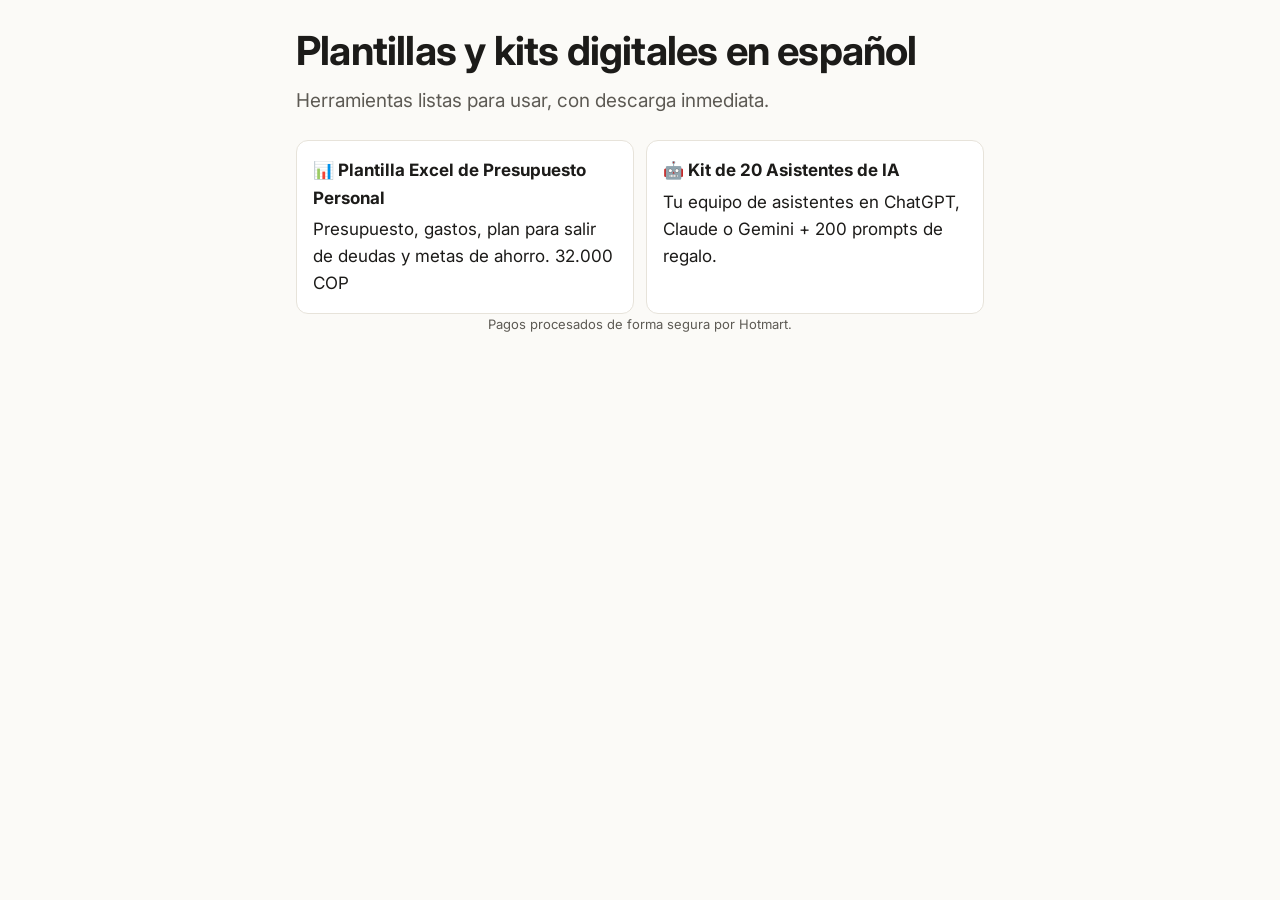
==== index.html @ 7b1627e4 "Páginas de venta: upsell Kit IA y Plantilla Presupuesto Co-Authored-By: Claude Opus 5.5 <noreply@ant" ====
<!doctype html>
<html lang="es">
<head>
<meta charset="utf-8">
<meta name="viewport" content="width=device-width,initial-scale=1">
<title>Plantillas y Kits Digitales</title>
<meta name="description" content="Plantillas de Excel y kits de IA en español para organizar tus finanzas y tu negocio.">
<link rel="preconnect" href="https://fonts.googleapis.com">
<link href="https://fonts.googleapis.com/css2?family=Inter:wght@400;700;800&display=swap" rel="stylesheet">
<link rel="stylesheet" href="assets/style.css">
</head>
<body>
<main class="wrap">
  <h1>Plantillas y kits digitales en español</h1>
  <p class="lead">Herramientas listas para usar, con descarga inmediata.</p>
  <div class="grid">
    <a class="tile" style="color:inherit;text-decoration:none" href="presupuesto-personal/"><b>📊 Plantilla Excel de Presupuesto Personal</b>Presupuesto, gastos, plan para salir de deudas y metas de ahorro. 32.000 COP</a>
    <a class="tile" style="color:inherit;text-decoration:none" href="https://go.hotmart.com/L108281444J"><b>🤖 Kit de 20 Asistentes de IA</b>Tu equipo de asistentes en ChatGPT, Claude o Gemini + 200 prompts de regalo.</a>
  </div>
</main>
<footer class="wrap">Pagos procesados de forma segura por Hotmart.</footer>
</body>
</html>
---- assets/style.css ----
:root{--bg:#fbfaf7;--ink:#1c1b19;--muted:#5d5a54;--card:#fff;--line:#e7e3da;--accent:#e8541c;--accent-ink:#fff;--ok:#1f8a4c;--soft:#fff3ec}
@media (prefers-color-scheme:dark){:root{--bg:#141311;--ink:#f3f1ec;--muted:#b3aea4;--card:#1d1c19;--line:#33302b;--soft:#2a1d16}}
*{box-sizing:border-box}
body{margin:0;background:var(--bg);color:var(--ink);font-family:"Inter",system-ui,-apple-system,Segoe UI,Roboto,sans-serif;line-height:1.6;font-size:17px}
.wrap{max-width:720px;margin:0 auto;padding:0 16px}
.bar{background:var(--accent);color:var(--accent-ink);text-align:center;font-weight:700;padding:10px 16px;font-size:15px}
.steps{display:flex;gap:8px;justify-content:center;margin:20px 0 0;font-size:13px;color:var(--muted);flex-wrap:wrap}
.steps span{padding:4px 10px;border-radius:99px;border:1px solid var(--line)}
.steps .done{color:var(--ok);border-color:var(--ok)}
.steps .now{background:var(--ink);color:var(--bg);border-color:var(--ink)}
h1{font-size:clamp(28px,6vw,40px);line-height:1.15;margin:28px 0 12px;letter-spacing:-.02em}
h2{font-size:24px;margin:40px 0 12px;letter-spacing:-.01em}
.lead{font-size:19px;color:var(--muted);margin:0 0 24px}
.card{background:var(--card);border:1px solid var(--line);border-radius:16px;padding:24px;margin:24px 0}
.cta{background:var(--soft);border:2px solid var(--accent)}
ul.check{list-style:none;padding:0;margin:0}
ul.check li{padding:8px 0 8px 32px;position:relative;border-bottom:1px solid var(--line)}
ul.check li:last-child{border-bottom:0}
ul.check li::before{content:"✔";position:absolute;left:4px;color:var(--ok);font-weight:700}
.price{font-size:15px;color:var(--muted)}
.price strong{font-size:30px;color:var(--ink);display:block;letter-spacing:-.01em}
.btn{display:block;width:100%;text-align:center;background:var(--accent);color:var(--accent-ink);font-weight:800;font-size:19px;padding:18px;border-radius:12px;text-decoration:none;margin:16px 0 8px}
.btn:hover{filter:brightness(1.05)}
.small{font-size:14px;color:var(--muted)}
.grid{display:grid;grid-template-columns:repeat(auto-fit,minmax(200px,1fr));gap:12px}
.tile{background:var(--card);border:1px solid var(--line);border-radius:12px;padding:16px}
.tile b{display:block;margin-bottom:4px}
#hotmart-sales-funnel{min-height:60px;margin:12px 0}
.fallback{display:block;text-align:center;margin-top:8px}
.fallback a{color:var(--muted)}
footer{padding:40px 0;color:var(--muted);font-size:13px;text-align:center}
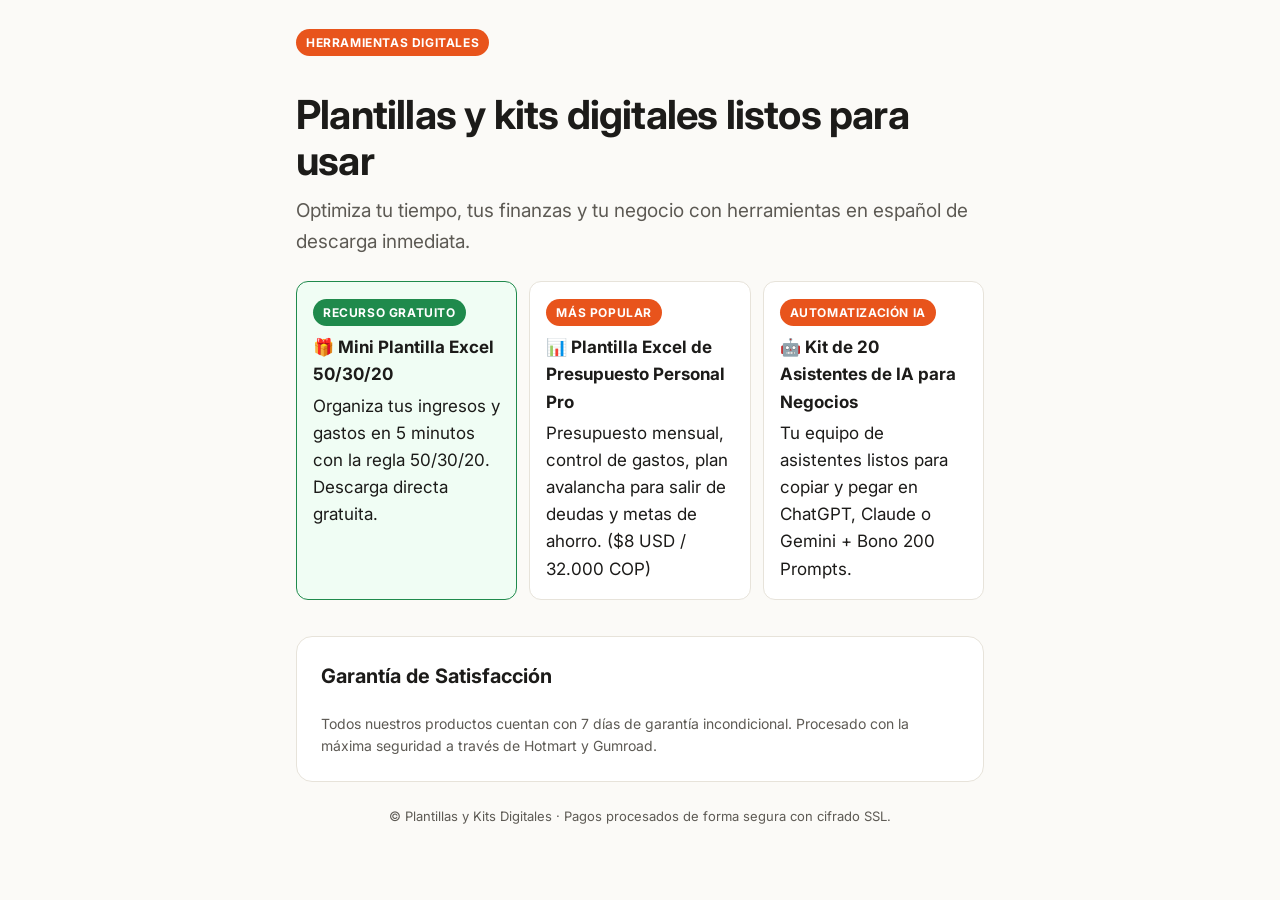
==== commit 04ebcf07: "Embudo optimizado: Lead Magnet gratis en Excel, doble checkout (USD/COP) y modo hibrido en Kit IA" ====
--- a/index.html
+++ b/index.html
@@ -3,21 +3,48 @@
 <head>
 <meta charset="utf-8">
 <meta name="viewport" content="width=device-width,initial-scale=1">
-<title>Plantillas y Kits Digitales</title>
-<meta name="description" content="Plantillas de Excel y kits de IA en español para organizar tus finanzas y tu negocio.">
+<title>Plantillas y Kits Digitales en Español</title>
+<meta name="description" content="Plantillas profesionales de Excel y kits de asistentes de IA listos para usar en tu negocio y finanzas personales.">
 <link rel="preconnect" href="https://fonts.googleapis.com">
 <link href="https://fonts.googleapis.com/css2?family=Inter:wght@400;700;800&display=swap" rel="stylesheet">
 <link rel="stylesheet" href="assets/style.css">
 </head>
 <body>
 <main class="wrap">
-  <h1>Plantillas y kits digitales en español</h1>
-  <p class="lead">Herramientas listas para usar, con descarga inmediata.</p>
+  <div style="margin-top:28px">
+    <span class="badge">Herramientas Digitales</span>
+  </div>
+  <h1>Plantillas y kits digitales listos para usar</h1>
+  <p class="lead">Optimiza tu tiempo, tus finanzas y tu negocio con herramientas en español de descarga inmediata.</p>
+  
   <div class="grid">
-    <a class="tile" style="color:inherit;text-decoration:none" href="presupuesto-personal/"><b>📊 Plantilla Excel de Presupuesto Personal</b>Presupuesto, gastos, plan para salir de deudas y metas de ahorro. 32.000 COP</a>
-    <a class="tile" style="color:inherit;text-decoration:none" href="https://go.hotmart.com/L108281444J"><b>🤖 Kit de 20 Asistentes de IA</b>Tu equipo de asistentes en ChatGPT, Claude o Gemini + 200 prompts de regalo.</a>
+    <a class="tile" style="color:inherit;text-decoration:none;border-color:var(--ok);background:var(--free-bg)" href="presupuesto-gratis/">
+      <span class="badge badge-free">Recurso Gratuito</span>
+      <b>🎁 Mini Plantilla Excel 50/30/20</b>
+      Organiza tus ingresos y gastos en 5 minutos con la regla 50/30/20. Descarga directa gratuita.
+    </a>
+
+    <a class="tile" style="color:inherit;text-decoration:none" href="presupuesto-personal/">
+      <span class="badge">Más Popular</span>
+      <b>📊 Plantilla Excel de Presupuesto Personal Pro</b>
+      Presupuesto mensual, control de gastos, plan avalancha para salir de deudas y metas de ahorro. ($8 USD / 32.000 COP)
+    </a>
+
+    <a class="tile" style="color:inherit;text-decoration:none" href="kit-asistentes-ia/">
+      <span class="badge">Automatización IA</span>
+      <b>🤖 Kit de 20 Asistentes de IA para Negocios</b>
+      Tu equipo de asistentes listos para copiar y pegar en ChatGPT, Claude o Gemini + Bono 200 Prompts.
+    </a>
+  </div>
+
+  <div class="card" style="margin-top:36px">
+    <h3 style="margin-top:0">Garantía de Satisfacción</h3>
+    <p class="small" style="margin-bottom:0">Todos nuestros productos cuentan con 7 días de garantía incondicional. Procesado con la máxima seguridad a través de Hotmart y Gumroad.</p>
   </div>
 </main>
-<footer class="wrap">Pagos procesados de forma segura por Hotmart.</footer>
+
+<footer class="wrap">
+  © Plantillas y Kits Digitales · Pagos procesados de forma segura con cifrado SSL.
+</footer>
 </body>
 </html>
--- a/assets/style.css
+++ b/assets/style.css
@@ -1,9 +1,11 @@
-:root{--bg:#fbfaf7;--ink:#1c1b19;--muted:#5d5a54;--card:#fff;--line:#e7e3da;--accent:#e8541c;--accent-ink:#fff;--ok:#1f8a4c;--soft:#fff3ec}
-@media (prefers-color-scheme:dark){:root{--bg:#141311;--ink:#f3f1ec;--muted:#b3aea4;--card:#1d1c19;--line:#33302b;--soft:#2a1d16}}
+:root{--bg:#fbfaf7;--ink:#1c1b19;--muted:#5d5a54;--card:#fff;--line:#e7e3da;--accent:#e8541c;--accent-ink:#fff;--ok:#1f8a4c;--soft:#fff3ec;--secondary:#0f172a;--free-bg:#f0fdf4;--free-border:#bbf7d0;--free-text:#166534}
+@media (prefers-color-scheme:dark){:root{--bg:#141311;--ink:#f3f1ec;--muted:#b3aea4;--card:#1d1c19;--line:#33302b;--soft:#2a1d16;--secondary:#334155;--free-bg:#052e16;--free-border:#15803d;--free-text:#86efac}}
 *{box-sizing:border-box}
 body{margin:0;background:var(--bg);color:var(--ink);font-family:"Inter",system-ui,-apple-system,Segoe UI,Roboto,sans-serif;line-height:1.6;font-size:17px}
 .wrap{max-width:720px;margin:0 auto;padding:0 16px}
 .bar{background:var(--accent);color:var(--accent-ink);text-align:center;font-weight:700;padding:10px 16px;font-size:15px}
+.badge{display:inline-block;padding:4px 10px;font-size:12px;font-weight:700;text-transform:uppercase;letter-spacing:.05em;border-radius:99px;background:var(--accent);color:#fff;margin-bottom:8px}
+.badge-free{background:var(--ok);color:#fff}
 .steps{display:flex;gap:8px;justify-content:center;margin:20px 0 0;font-size:13px;color:var(--muted);flex-wrap:wrap}
 .steps span{padding:4px 10px;border-radius:99px;border:1px solid var(--line)}
 .steps .done{color:var(--ok);border-color:var(--ok)}
@@ -13,18 +15,28 @@
 .lead{font-size:19px;color:var(--muted);margin:0 0 24px}
 .card{background:var(--card);border:1px solid var(--line);border-radius:16px;padding:24px;margin:24px 0}
 .cta{background:var(--soft);border:2px solid var(--accent)}
+.free-banner{background:var(--free-bg);border:1.5px solid var(--free-border);color:var(--free-text);border-radius:14px;padding:16px 20px;margin:20px 0}
+.free-banner a{color:inherit;font-weight:700;text-decoration:underline}
 ul.check{list-style:none;padding:0;margin:0}
 ul.check li{padding:8px 0 8px 32px;position:relative;border-bottom:1px solid var(--line)}
 ul.check li:last-child{border-bottom:0}
 ul.check li::before{content:"✔";position:absolute;left:4px;color:var(--ok);font-weight:700}
 .price{font-size:15px;color:var(--muted)}
-.price strong{font-size:30px;color:var(--ink);display:block;letter-spacing:-.01em}
-.btn{display:block;width:100%;text-align:center;background:var(--accent);color:var(--accent-ink);font-weight:800;font-size:19px;padding:18px;border-radius:12px;text-decoration:none;margin:16px 0 8px}
-.btn:hover{filter:brightness(1.05)}
+.price strong{font-size:32px;color:var(--ink);display:block;letter-spacing:-.01em}
+.price .converted{font-size:16px;color:var(--muted);font-weight:400;display:block;margin-top:2px}
+.btn-group{display:flex;flex-direction:column;gap:10px;margin:16px 0 8px}
+@media (min-width: 540px){.btn-group{flex-direction:row}}
+.btn{display:block;width:100%;text-align:center;background:var(--accent);color:var(--accent-ink);font-weight:800;font-size:18px;padding:16px 20px;border-radius:12px;text-decoration:none;transition:filter .15s ease}
+.btn:hover{filter:brightness(1.08)}
+.btn-secondary{background:var(--secondary);color:#fff}
+.btn-free{background:var(--ok);color:#fff}
 .small{font-size:14px;color:var(--muted)}
 .grid{display:grid;grid-template-columns:repeat(auto-fit,minmax(200px,1fr));gap:12px}
 .tile{background:var(--card);border:1px solid var(--line);border-radius:12px;padding:16px}
 .tile b{display:block;margin-bottom:4px}
+.preview-box{background:var(--card);border:1px solid var(--line);border-radius:12px;padding:16px;margin:16px 0;font-size:14px}
+.preview-row{display:flex;justify-content:space-between;padding:6px 0;border-bottom:1px dashed var(--line)}
+.preview-row:last-child{border-bottom:0;font-weight:700}
 #hotmart-sales-funnel{min-height:60px;margin:12px 0}
 .fallback{display:block;text-align:center;margin-top:8px}
 .fallback a{color:var(--muted)}
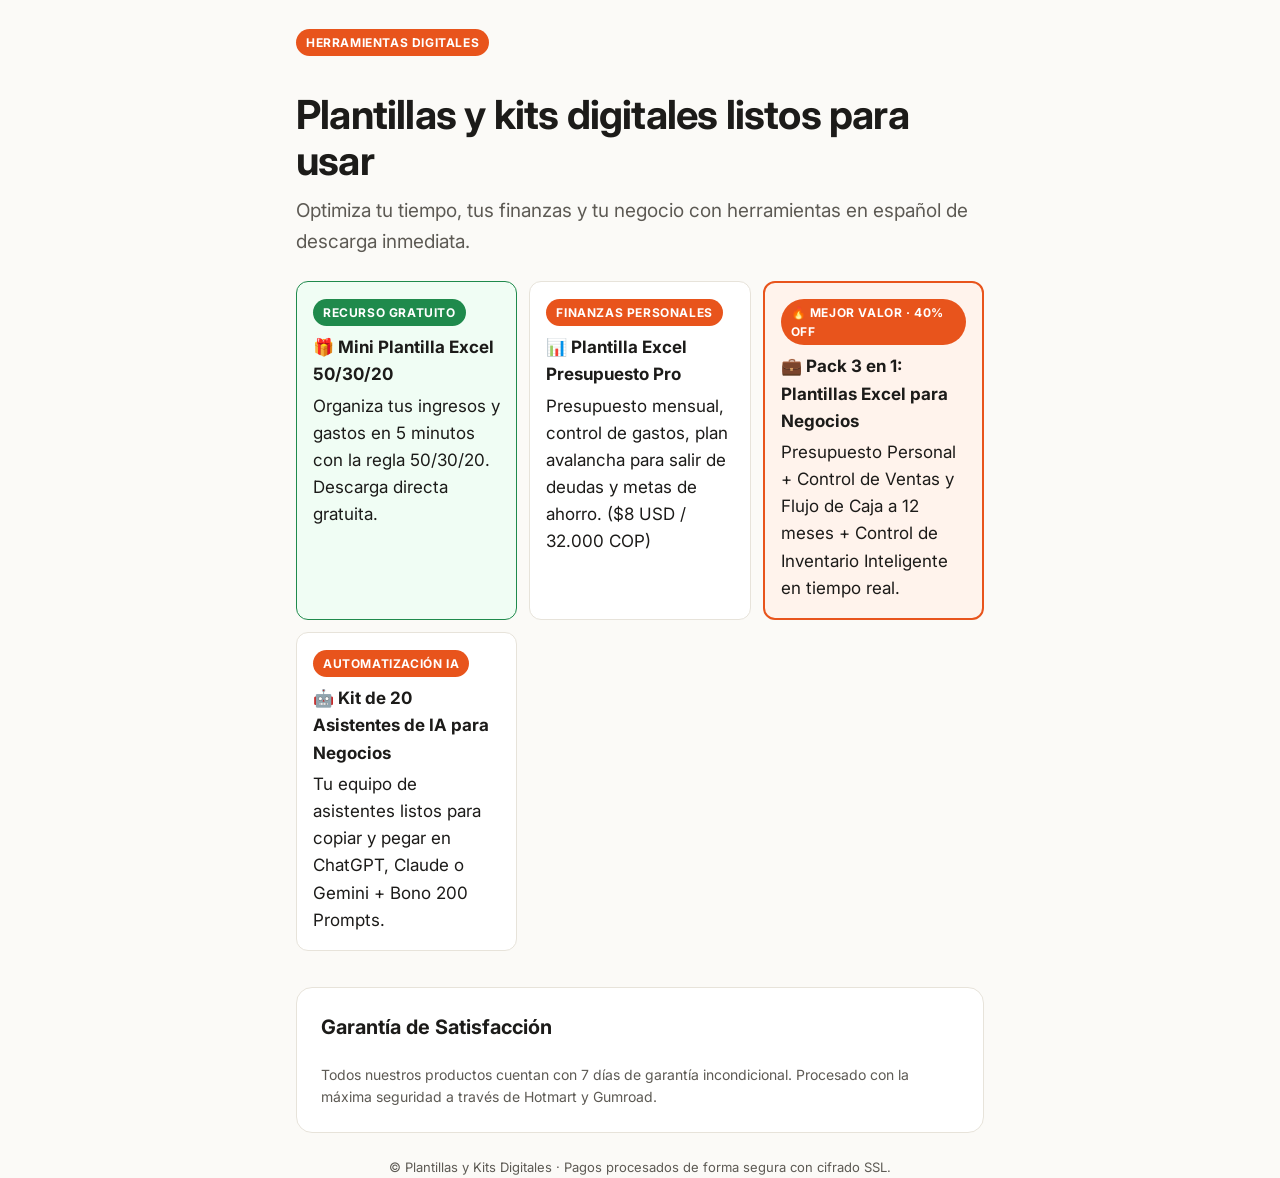
==== commit 9f2d48e7: "Agregar Pack 3 en 1 de plantillas Excel al catalogo general" ====
--- a/index.html
+++ b/index.html
@@ -25,9 +25,15 @@
     </a>
 
     <a class="tile" style="color:inherit;text-decoration:none" href="presupuesto-personal/">
-      <span class="badge">Más Popular</span>
-      <b>📊 Plantilla Excel de Presupuesto Personal Pro</b>
+      <span class="badge">Finanzas Personales</span>
+      <b>📊 Plantilla Excel Presupuesto Pro</b>
       Presupuesto mensual, control de gastos, plan avalancha para salir de deudas y metas de ahorro. ($8 USD / 32.000 COP)
+    </a>
+
+    <a class="tile" style="color:inherit;text-decoration:none;border:2px solid var(--accent);background:var(--soft)" href="https://ricciulli086.hotmart.host/pack-de-3-plantillas-excel-presupuesto-personal-ventas-y-flujo-de-caja-e-inventario-fffd5c04-a1ee-4f93-91ee-03707425e6cb">
+      <span class="badge">🔥 Mejor Valor · 40% OFF</span>
+      <b>💼 Pack 3 en 1: Plantillas Excel para Negocios</b>
+      Presupuesto Personal + Control de Ventas y Flujo de Caja a 12 meses + Control de Inventario Inteligente en tiempo real.
     </a>
 
     <a class="tile" style="color:inherit;text-decoration:none" href="kit-asistentes-ia/">
